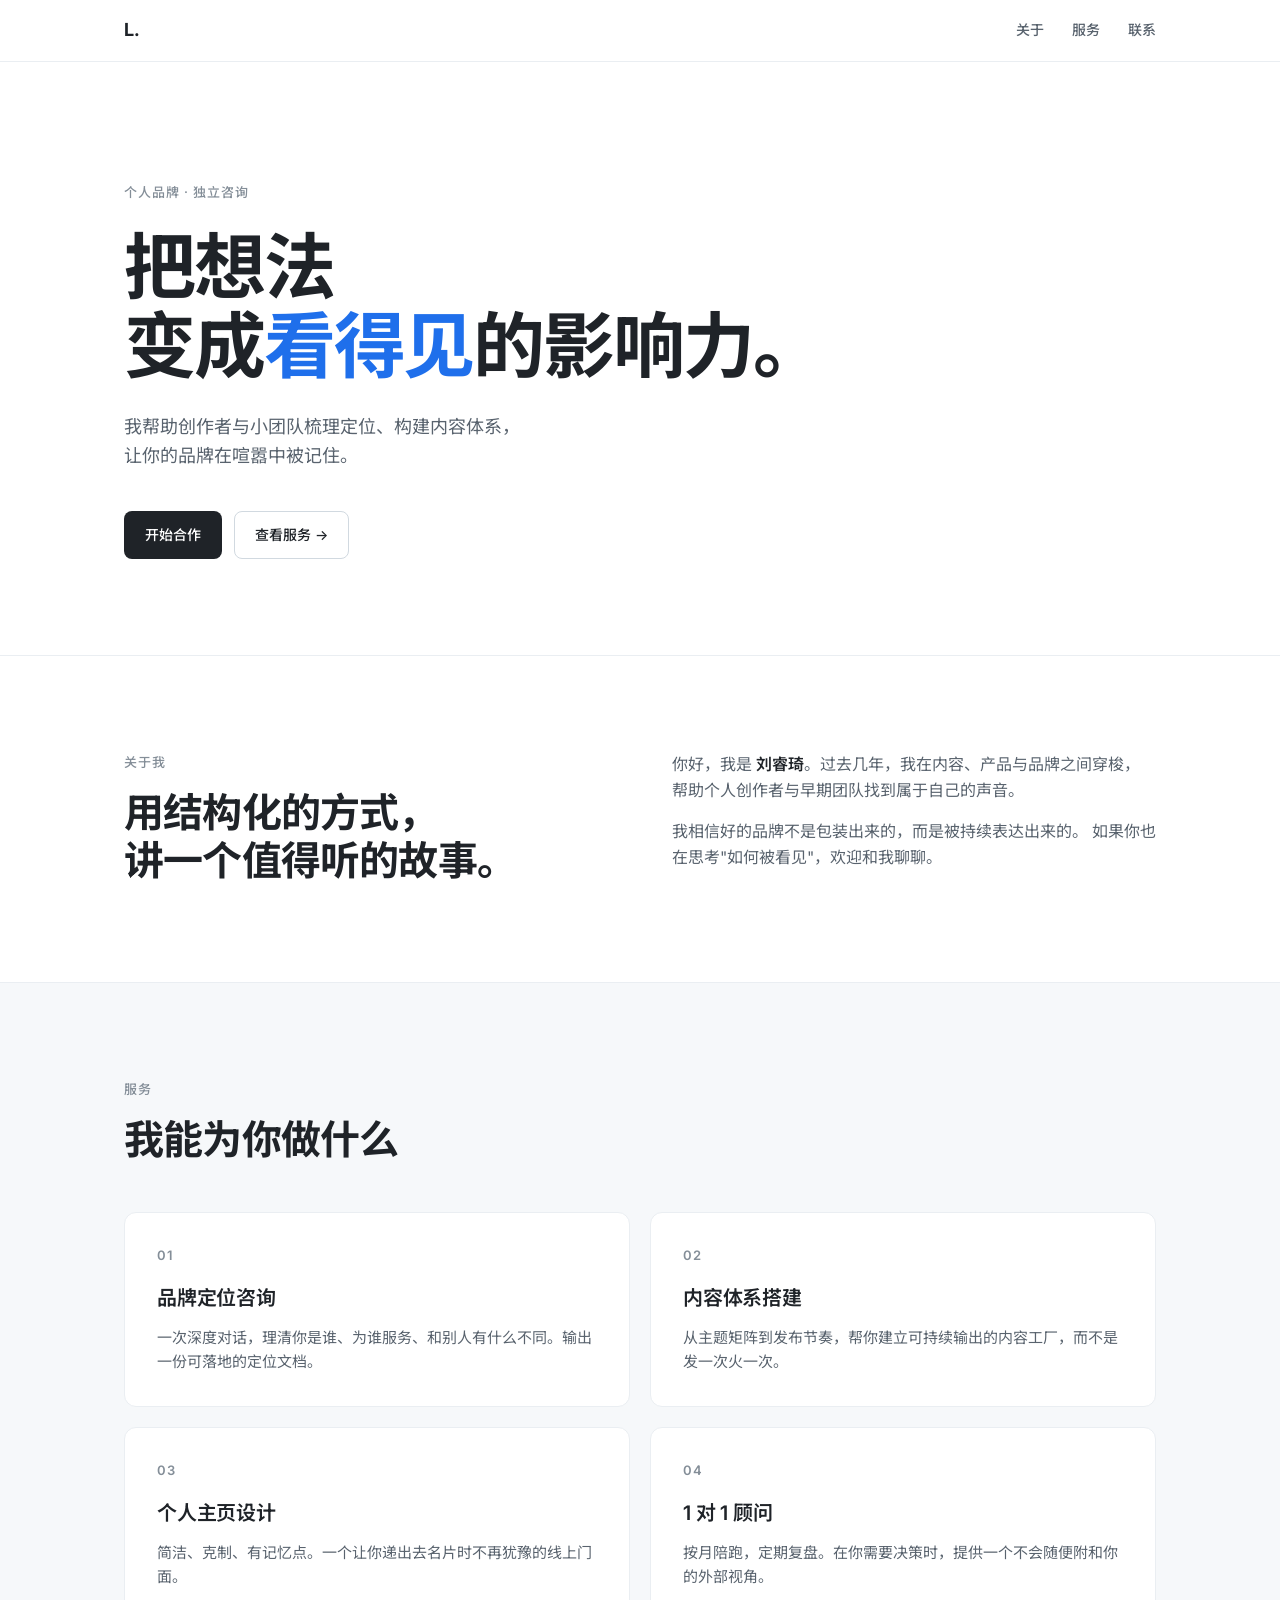
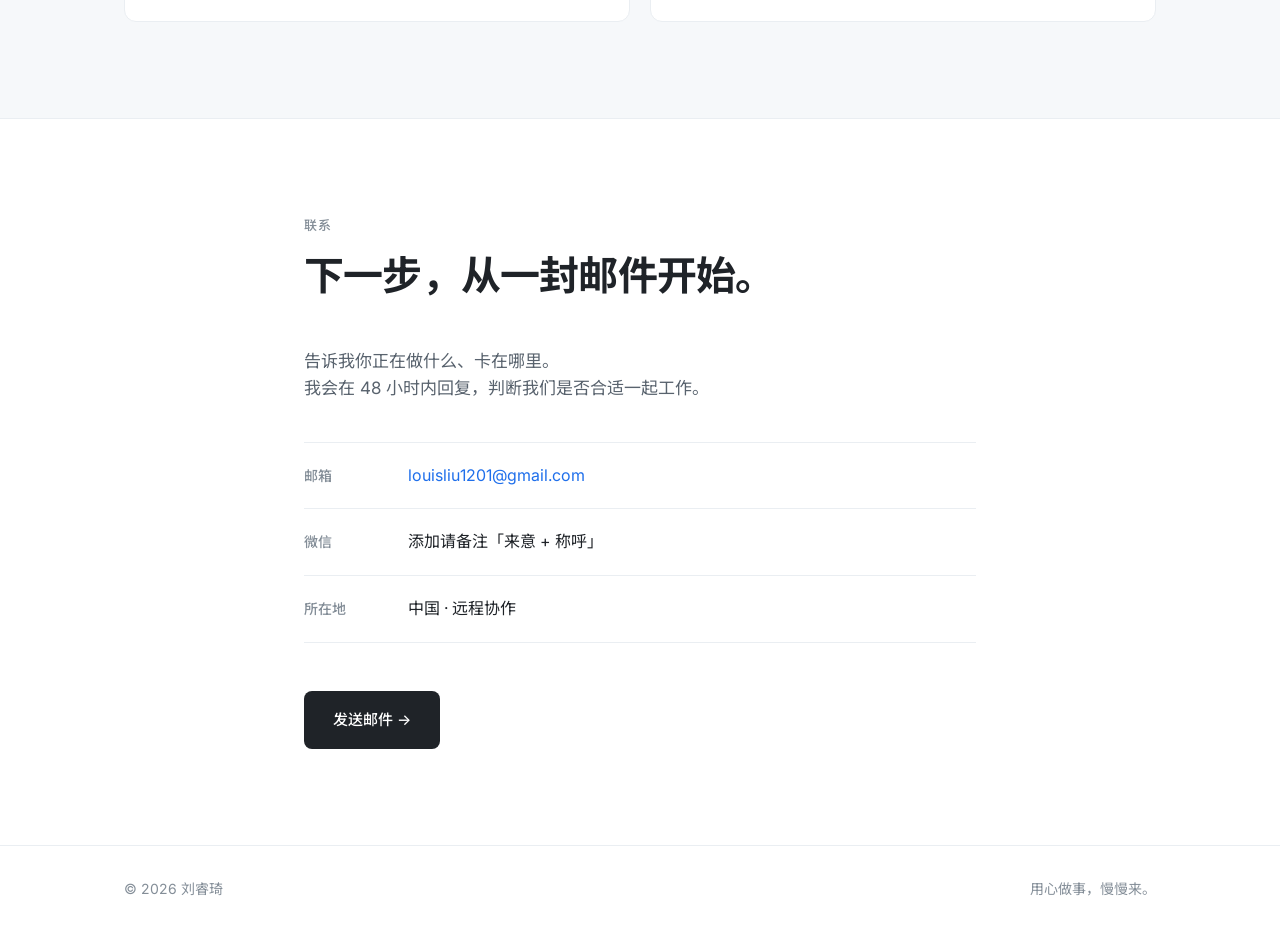
==== index.html @ 561136b2 "Initial commit: personal brand site" ====
<!DOCTYPE html>
<html lang="zh-CN">
<head>
  <meta charset="UTF-8" />
  <meta name="viewport" content="width=device-width, initial-scale=1.0" />
  <title>刘睿琦 — 个人品牌</title>
  <meta name="description" content="刘睿琦的个人品牌展示站点。" />
  <link rel="preconnect" href="https://fonts.googleapis.com" />
  <link rel="preconnect" href="https://fonts.gstatic.com" crossorigin />
  <link href="https://fonts.googleapis.com/css2?family=Inter:wght@400;500;600;700&family=Noto+Sans+SC:wght@400;500;700&display=swap" rel="stylesheet" />
  <link rel="stylesheet" href="styles.css" />
</head>
<body>
  <header class="nav">
    <div class="nav__inner">
      <a href="#top" class="nav__brand">L.</a>
      <nav class="nav__links">
        <a href="#about">关于</a>
        <a href="#services">服务</a>
        <a href="#contact">联系</a>
      </nav>
    </div>
  </header>

  <main id="top">
    <section class="hero">
      <div class="container">
        <p class="hero__eyebrow">个人品牌 · 独立咨询</p>
        <h1 class="hero__title">
          把想法<br />
          变成<span class="accent">看得见</span>的影响力。
        </h1>
        <p class="hero__sub">
          我帮助创作者与小团队梳理定位、构建内容体系，<br />
          让你的品牌在喧嚣中被记住。
        </p>
        <div class="hero__cta">
          <a class="btn btn--primary" href="#contact">开始合作</a>
          <a class="btn btn--ghost" href="#services">查看服务 →</a>
        </div>
      </div>
    </section>

    <section id="about" class="section">
      <div class="container grid-2">
        <div>
          <p class="kicker">关于我</p>
          <h2 class="section__title">用结构化的方式，<br />讲一个值得听的故事。</h2>
        </div>
        <div class="prose">
          <p>
            你好，我是 <strong>刘睿琦</strong>。过去几年，我在内容、产品与品牌之间穿梭，
            帮助个人创作者与早期团队找到属于自己的声音。
          </p>
          <p>
            我相信好的品牌不是包装出来的，而是被持续表达出来的。
            如果你也在思考"如何被看见"，欢迎和我聊聊。
          </p>
        </div>
      </div>
    </section>

    <section id="services" class="section section--alt">
      <div class="container">
        <p class="kicker">服务</p>
        <h2 class="section__title">我能为你做什么</h2>

        <div class="cards">
          <article class="card">
            <div class="card__num">01</div>
            <h3>品牌定位咨询</h3>
            <p>一次深度对话，理清你是谁、为谁服务、和别人有什么不同。输出一份可落地的定位文档。</p>
          </article>

          <article class="card">
            <div class="card__num">02</div>
            <h3>内容体系搭建</h3>
            <p>从主题矩阵到发布节奏，帮你建立可持续输出的内容工厂，而不是发一次火一次。</p>
          </article>

          <article class="card">
            <div class="card__num">03</div>
            <h3>个人主页设计</h3>
            <p>简洁、克制、有记忆点。一个让你递出去名片时不再犹豫的线上门面。</p>
          </article>

          <article class="card">
            <div class="card__num">04</div>
            <h3>1 对 1 顾问</h3>
            <p>按月陪跑，定期复盘。在你需要决策时，提供一个不会随便附和你的外部视角。</p>
          </article>
        </div>
      </div>
    </section>

    <section id="contact" class="section">
      <div class="container contact">
        <p class="kicker">联系</p>
        <h2 class="section__title">下一步，从一封邮件开始。</h2>
        <p class="contact__lead">
          告诉我你正在做什么、卡在哪里。<br />
          我会在 48 小时内回复，判断我们是否合适一起工作。
        </p>

        <ul class="contact__list">
          <li>
            <span class="contact__label">邮箱</span>
            <a href="mailto:louisliu1201@gmail.com">louisliu1201@gmail.com</a>
          </li>
          <li>
            <span class="contact__label">微信</span>
            <span class="contact__value">添加请备注「来意 + 称呼」</span>
          </li>
          <li>
            <span class="contact__label">所在地</span>
            <span class="contact__value">中国 · 远程协作</span>
          </li>
        </ul>

        <a class="btn btn--primary btn--lg" href="mailto:louisliu1201@gmail.com">
          发送邮件 →
        </a>
      </div>
    </section>
  </main>

  <footer class="footer">
    <div class="container footer__inner">
      <span>© <span id="year"></span> 刘睿琦</span>
      <span class="footer__meta">用心做事，慢慢来。</span>
    </div>
  </footer>

  <script>
    document.getElementById('year').textContent = new Date().getFullYear();
  </script>
</body>
</html>
---- styles.css ----
:root {
  --bg: #ffffff;
  --bg-alt: #f6f8fa;
  --fg: #1f2328;
  --fg-soft: #59636e;
  --fg-mute: #848e98;
  --line: #d1d9e0;
  --line-soft: #eaeef2;
  --accent: #1f6feb;
  --radius: 12px;
  --maxw: 1080px;
  --font-sans: "Inter", "Noto Sans SC", -apple-system, BlinkMacSystemFont,
    "Segoe UI", "PingFang SC", "Hiragino Sans GB", "Microsoft YaHei", sans-serif;
}

* { box-sizing: border-box; }

html, body {
  margin: 0;
  padding: 0;
  background: var(--bg);
  color: var(--fg);
  font-family: var(--font-sans);
  font-size: 16px;
  line-height: 1.6;
  -webkit-font-smoothing: antialiased;
  -moz-osx-font-smoothing: grayscale;
}

a {
  color: var(--accent);
  text-decoration: none;
  transition: opacity 0.15s ease;
}
a:hover { opacity: 0.7; }

.container {
  max-width: var(--maxw);
  margin: 0 auto;
  padding: 0 24px;
}

/* ---------- Nav ---------- */
.nav {
  position: sticky;
  top: 0;
  z-index: 10;
  background: rgba(255, 255, 255, 0.85);
  backdrop-filter: saturate(180%) blur(12px);
  -webkit-backdrop-filter: saturate(180%) blur(12px);
  border-bottom: 1px solid var(--line-soft);
}
.nav__inner {
  max-width: var(--maxw);
  margin: 0 auto;
  padding: 16px 24px;
  display: flex;
  align-items: center;
  justify-content: space-between;
}
.nav__brand {
  color: var(--fg);
  font-weight: 700;
  font-size: 18px;
  letter-spacing: -0.02em;
}
.nav__links {
  display: flex;
  gap: 28px;
}
.nav__links a {
  color: var(--fg-soft);
  font-size: 14px;
  font-weight: 500;
}
.nav__links a:hover { color: var(--fg); opacity: 1; }

/* ---------- Hero ---------- */
.hero {
  padding: 120px 0 96px;
  border-bottom: 1px solid var(--line-soft);
}
.hero__eyebrow {
  color: var(--fg-mute);
  font-size: 13px;
  font-weight: 500;
  letter-spacing: 0.08em;
  text-transform: uppercase;
  margin: 0 0 24px;
}
.hero__title {
  font-size: clamp(40px, 6vw, 72px);
  line-height: 1.1;
  letter-spacing: -0.03em;
  font-weight: 700;
  margin: 0 0 28px;
  color: var(--fg);
}
.accent { color: var(--accent); }
.hero__sub {
  font-size: 18px;
  color: var(--fg-soft);
  max-width: 620px;
  margin: 0 0 40px;
}
.hero__cta {
  display: flex;
  gap: 12px;
  flex-wrap: wrap;
}

/* ---------- Buttons ---------- */
.btn {
  display: inline-flex;
  align-items: center;
  justify-content: center;
  padding: 12px 20px;
  border-radius: 8px;
  font-size: 14px;
  font-weight: 500;
  border: 1px solid transparent;
  transition: all 0.15s ease;
  cursor: pointer;
  white-space: nowrap;
}
.btn--primary {
  background: var(--fg);
  color: #fff;
}
.btn--primary:hover {
  background: #000;
  opacity: 1;
  transform: translateY(-1px);
}
.btn--ghost {
  background: transparent;
  color: var(--fg);
  border-color: var(--line);
}
.btn--ghost:hover {
  background: var(--bg-alt);
  opacity: 1;
}
.btn--lg {
  padding: 16px 28px;
  font-size: 15px;
}

/* ---------- Sections ---------- */
.section {
  padding: 96px 0;
  border-bottom: 1px solid var(--line-soft);
}
.section--alt {
  background: var(--bg-alt);
}
.kicker {
  color: var(--fg-mute);
  font-size: 13px;
  font-weight: 500;
  letter-spacing: 0.08em;
  text-transform: uppercase;
  margin: 0 0 16px;
}
.section__title {
  font-size: clamp(28px, 3.5vw, 40px);
  line-height: 1.2;
  letter-spacing: -0.02em;
  font-weight: 700;
  margin: 0 0 48px;
  color: var(--fg);
}

.grid-2 {
  display: grid;
  grid-template-columns: 1fr 1fr;
  gap: 64px;
  align-items: start;
}
.grid-2 .section__title { margin-bottom: 0; }
.prose p {
  color: var(--fg-soft);
  margin: 0 0 16px;
  font-size: 16px;
}
.prose strong { color: var(--fg); font-weight: 600; }

/* ---------- Cards ---------- */
.cards {
  display: grid;
  grid-template-columns: repeat(2, 1fr);
  gap: 20px;
}
.card {
  background: #fff;
  border: 1px solid var(--line-soft);
  border-radius: var(--radius);
  padding: 32px;
  transition: all 0.2s ease;
}
.card:hover {
  border-color: var(--line);
  transform: translateY(-2px);
  box-shadow: 0 8px 24px rgba(31, 35, 40, 0.04);
}
.card__num {
  font-size: 13px;
  font-weight: 600;
  color: var(--fg-mute);
  letter-spacing: 0.08em;
  margin-bottom: 16px;
}
.card h3 {
  font-size: 20px;
  font-weight: 600;
  margin: 0 0 12px;
  letter-spacing: -0.01em;
}
.card p {
  color: var(--fg-soft);
  margin: 0;
  font-size: 15px;
}

/* ---------- Contact ---------- */
.contact {
  max-width: 720px;
}
.contact__lead {
  color: var(--fg-soft);
  font-size: 17px;
  margin: 0 0 40px;
}
.contact__list {
  list-style: none;
  padding: 0;
  margin: 0 0 48px;
  border-top: 1px solid var(--line-soft);
}
.contact__list li {
  display: flex;
  align-items: baseline;
  gap: 24px;
  padding: 20px 0;
  border-bottom: 1px solid var(--line-soft);
}
.contact__label {
  width: 80px;
  color: var(--fg-mute);
  font-size: 14px;
  font-weight: 500;
  flex-shrink: 0;
}
.contact__value {
  color: var(--fg);
}

/* ---------- Footer ---------- */
.footer {
  padding: 32px 0;
  background: var(--bg);
}
.footer__inner {
  display: flex;
  justify-content: space-between;
  align-items: center;
  color: var(--fg-mute);
  font-size: 14px;
}

/* ---------- Responsive ---------- */
@media (max-width: 720px) {
  .hero { padding: 72px 0 64px; }
  .section { padding: 64px 0; }
  .grid-2 {
    grid-template-columns: 1fr;
    gap: 32px;
  }
  .cards {
    grid-template-columns: 1fr;
  }
  .nav__links { gap: 20px; }
  .contact__list li {
    flex-direction: column;
    gap: 4px;
  }
  .contact__label { width: auto; }
  .footer__inner {
    flex-direction: column;
    gap: 8px;
  }
}
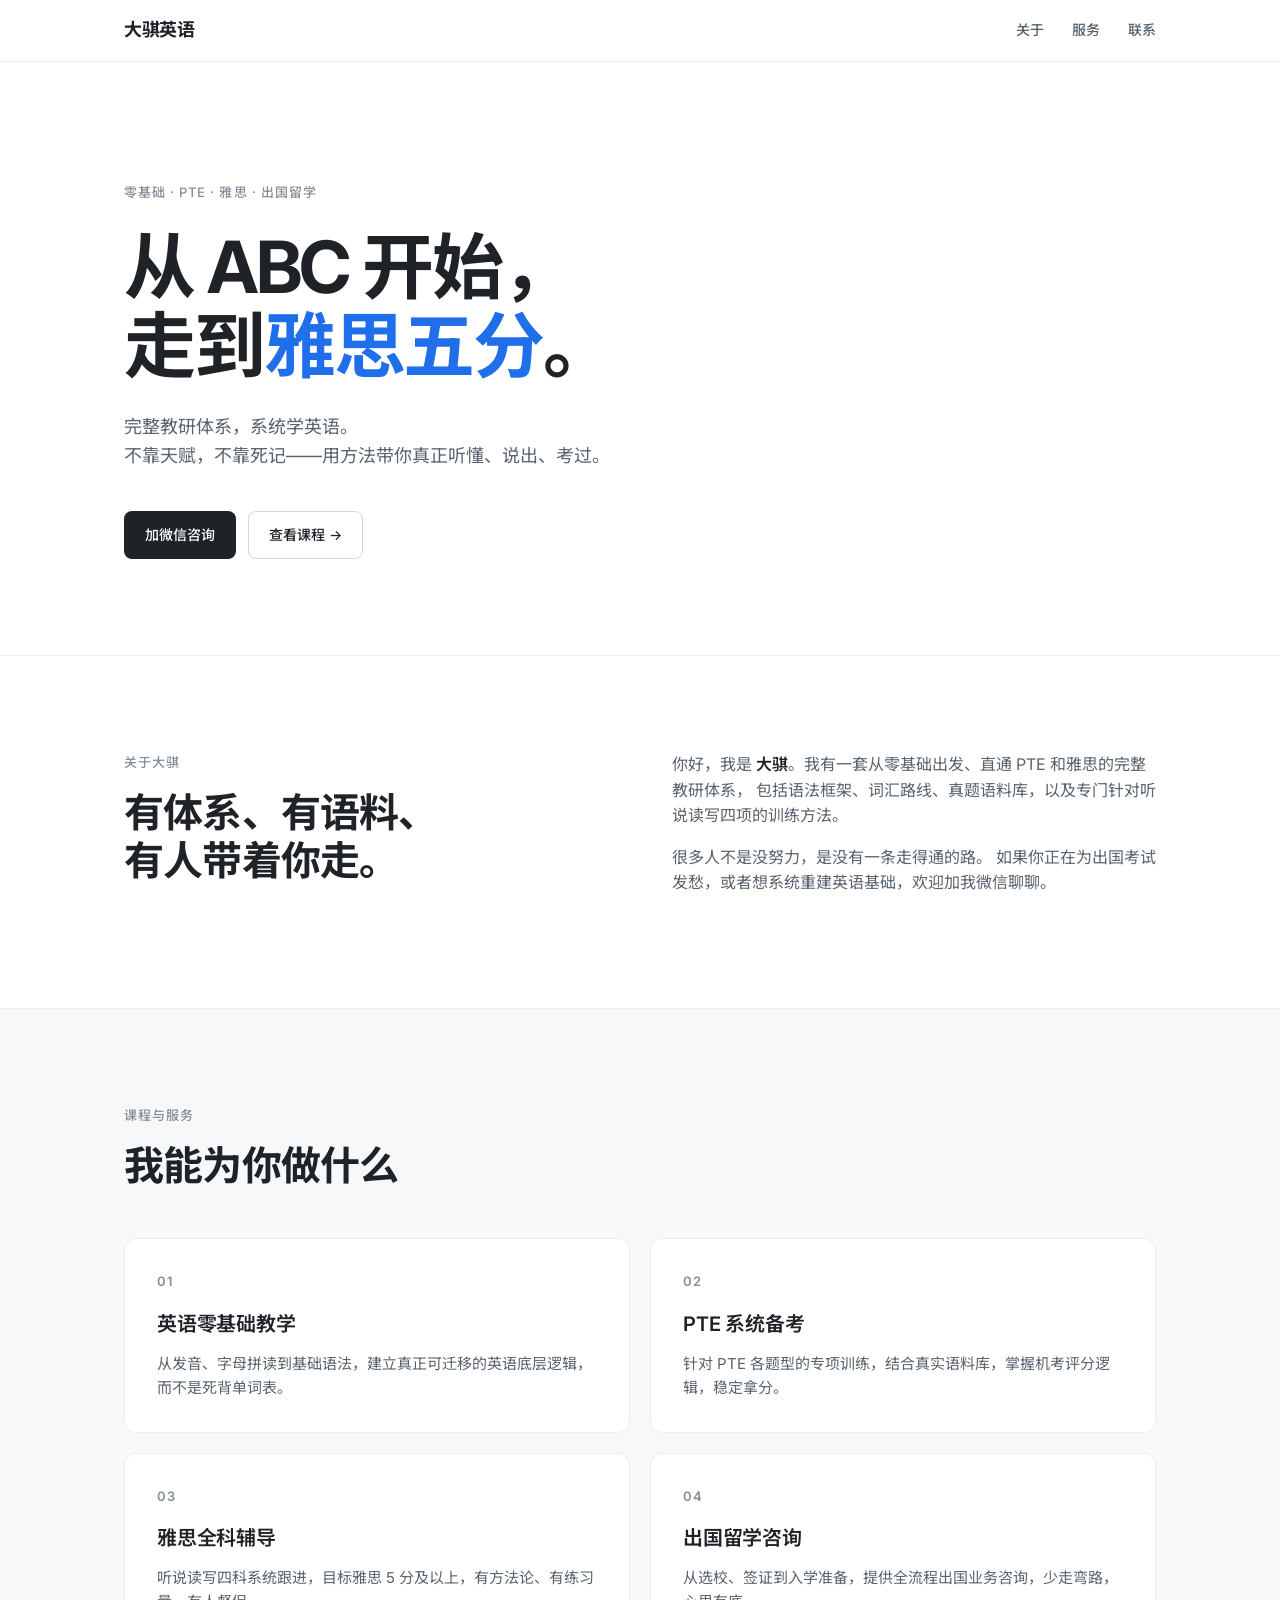
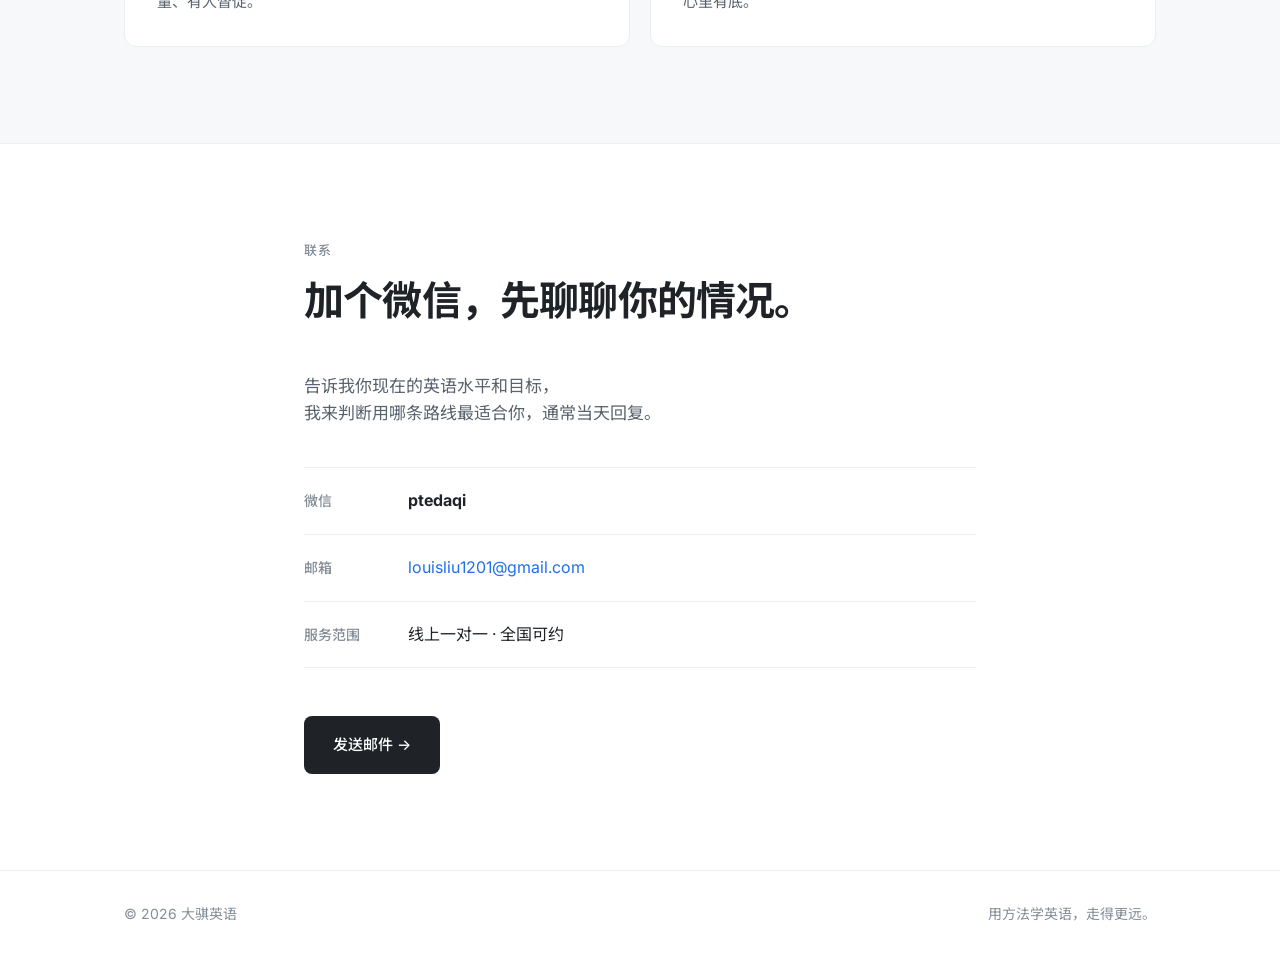
==== commit 197c8ef2: "Rebrand to 大骐英语: English education & PTE/IELTS coaching" ====
--- a/index.html
+++ b/index.html
@@ -3,8 +3,8 @@
 <head>
   <meta charset="UTF-8" />
   <meta name="viewport" content="width=device-width, initial-scale=1.0" />
-  <title>刘睿琦 — 个人品牌</title>
-  <meta name="description" content="刘睿琦的个人品牌展示站点。" />
+  <title>大骐英语 — 零基础到雅思/PTE</title>
+  <meta name="description" content="大骐英语：零基础系统学英语，PTE 教学、雅思备考、出国留学全程陪跑。" />
   <link rel="preconnect" href="https://fonts.googleapis.com" />
   <link rel="preconnect" href="https://fonts.gstatic.com" crossorigin />
   <link href="https://fonts.googleapis.com/css2?family=Inter:wght@400;500;600;700&family=Noto+Sans+SC:wght@400;500;700&display=swap" rel="stylesheet" />
@@ -13,7 +13,7 @@
 <body>
   <header class="nav">
     <div class="nav__inner">
-      <a href="#top" class="nav__brand">L.</a>
+      <a href="#top" class="nav__brand">大骐英语</a>
       <nav class="nav__links">
         <a href="#about">关于</a>
         <a href="#services">服务</a>
@@ -25,18 +25,18 @@
   <main id="top">
     <section class="hero">
       <div class="container">
-        <p class="hero__eyebrow">个人品牌 · 独立咨询</p>
+        <p class="hero__eyebrow">零基础 · PTE · 雅思 · 出国留学</p>
         <h1 class="hero__title">
-          把想法<br />
-          变成<span class="accent">看得见</span>的影响力。
+          从 ABC 开始，<br />
+          走到<span class="accent">雅思五分</span>。
         </h1>
         <p class="hero__sub">
-          我帮助创作者与小团队梳理定位、构建内容体系，<br />
-          让你的品牌在喧嚣中被记住。
+          完整教研体系，系统学英语。<br />
+          不靠天赋，不靠死记——用方法带你真正听懂、说出、考过。
         </p>
         <div class="hero__cta">
-          <a class="btn btn--primary" href="#contact">开始合作</a>
-          <a class="btn btn--ghost" href="#services">查看服务 →</a>
+          <a class="btn btn--primary" href="#contact">加微信咨询</a>
+          <a class="btn btn--ghost" href="#services">查看课程 →</a>
         </div>
       </div>
     </section>
@@ -44,17 +44,17 @@
     <section id="about" class="section">
       <div class="container grid-2">
         <div>
-          <p class="kicker">关于我</p>
-          <h2 class="section__title">用结构化的方式，<br />讲一个值得听的故事。</h2>
+          <p class="kicker">关于大骐</p>
+          <h2 class="section__title">有体系、有语料、<br />有人带着你走。</h2>
         </div>
         <div class="prose">
           <p>
-            你好，我是 <strong>刘睿琦</strong>。过去几年，我在内容、产品与品牌之间穿梭，
-            帮助个人创作者与早期团队找到属于自己的声音。
+            你好，我是 <strong>大骐</strong>。我有一套从零基础出发、直通 PTE 和雅思的完整教研体系，
+            包括语法框架、词汇路线、真题语料库，以及专门针对听说读写四项的训练方法。
           </p>
           <p>
-            我相信好的品牌不是包装出来的，而是被持续表达出来的。
-            如果你也在思考"如何被看见"，欢迎和我聊聊。
+            很多人不是没努力，是没有一条走得通的路。
+            如果你正在为出国考试发愁，或者想系统重建英语基础，欢迎加我微信聊聊。
           </p>
         </div>
       </div>
@@ -62,32 +62,32 @@
 
     <section id="services" class="section section--alt">
       <div class="container">
-        <p class="kicker">服务</p>
+        <p class="kicker">课程与服务</p>
         <h2 class="section__title">我能为你做什么</h2>
 
         <div class="cards">
           <article class="card">
             <div class="card__num">01</div>
-            <h3>品牌定位咨询</h3>
-            <p>一次深度对话，理清你是谁、为谁服务、和别人有什么不同。输出一份可落地的定位文档。</p>
+            <h3>英语零基础教学</h3>
+            <p>从发音、字母拼读到基础语法，建立真正可迁移的英语底层逻辑，而不是死背单词表。</p>
           </article>
 
           <article class="card">
             <div class="card__num">02</div>
-            <h3>内容体系搭建</h3>
-            <p>从主题矩阵到发布节奏，帮你建立可持续输出的内容工厂，而不是发一次火一次。</p>
+            <h3>PTE 系统备考</h3>
+            <p>针对 PTE 各题型的专项训练，结合真实语料库，掌握机考评分逻辑，稳定拿分。</p>
           </article>
 
           <article class="card">
             <div class="card__num">03</div>
-            <h3>个人主页设计</h3>
-            <p>简洁、克制、有记忆点。一个让你递出去名片时不再犹豫的线上门面。</p>
+            <h3>雅思全科辅导</h3>
+            <p>听说读写四科系统跟进，目标雅思 5 分及以上，有方法论、有练习量、有人督促。</p>
           </article>
 
           <article class="card">
             <div class="card__num">04</div>
-            <h3>1 对 1 顾问</h3>
-            <p>按月陪跑，定期复盘。在你需要决策时，提供一个不会随便附和你的外部视角。</p>
+            <h3>出国留学咨询</h3>
+            <p>从选校、签证到入学准备，提供全流程出国业务咨询，少走弯路，心里有底。</p>
           </article>
         </div>
       </div>
@@ -96,24 +96,24 @@
     <section id="contact" class="section">
       <div class="container contact">
         <p class="kicker">联系</p>
-        <h2 class="section__title">下一步，从一封邮件开始。</h2>
+        <h2 class="section__title">加个微信，先聊聊你的情况。</h2>
         <p class="contact__lead">
-          告诉我你正在做什么、卡在哪里。<br />
-          我会在 48 小时内回复，判断我们是否合适一起工作。
+          告诉我你现在的英语水平和目标，<br />
+          我来判断用哪条路线最适合你，通常当天回复。
         </p>
 
         <ul class="contact__list">
+          <li>
+            <span class="contact__label">微信</span>
+            <strong class="contact__value">ptedaqi</strong>
+          </li>
           <li>
             <span class="contact__label">邮箱</span>
             <a href="mailto:louisliu1201@gmail.com">louisliu1201@gmail.com</a>
           </li>
           <li>
-            <span class="contact__label">微信</span>
-            <span class="contact__value">添加请备注「来意 + 称呼」</span>
-          </li>
-          <li>
-            <span class="contact__label">所在地</span>
-            <span class="contact__value">中国 · 远程协作</span>
+            <span class="contact__label">服务范围</span>
+            <span class="contact__value">线上一对一 · 全国可约</span>
           </li>
         </ul>
 
@@ -126,8 +126,8 @@
 
   <footer class="footer">
     <div class="container footer__inner">
-      <span>© <span id="year"></span> 刘睿琦</span>
-      <span class="footer__meta">用心做事，慢慢来。</span>
+      <span>© <span id="year"></span> 大骐英语</span>
+      <span class="footer__meta">用方法学英语，走得更远。</span>
     </div>
   </footer>
 
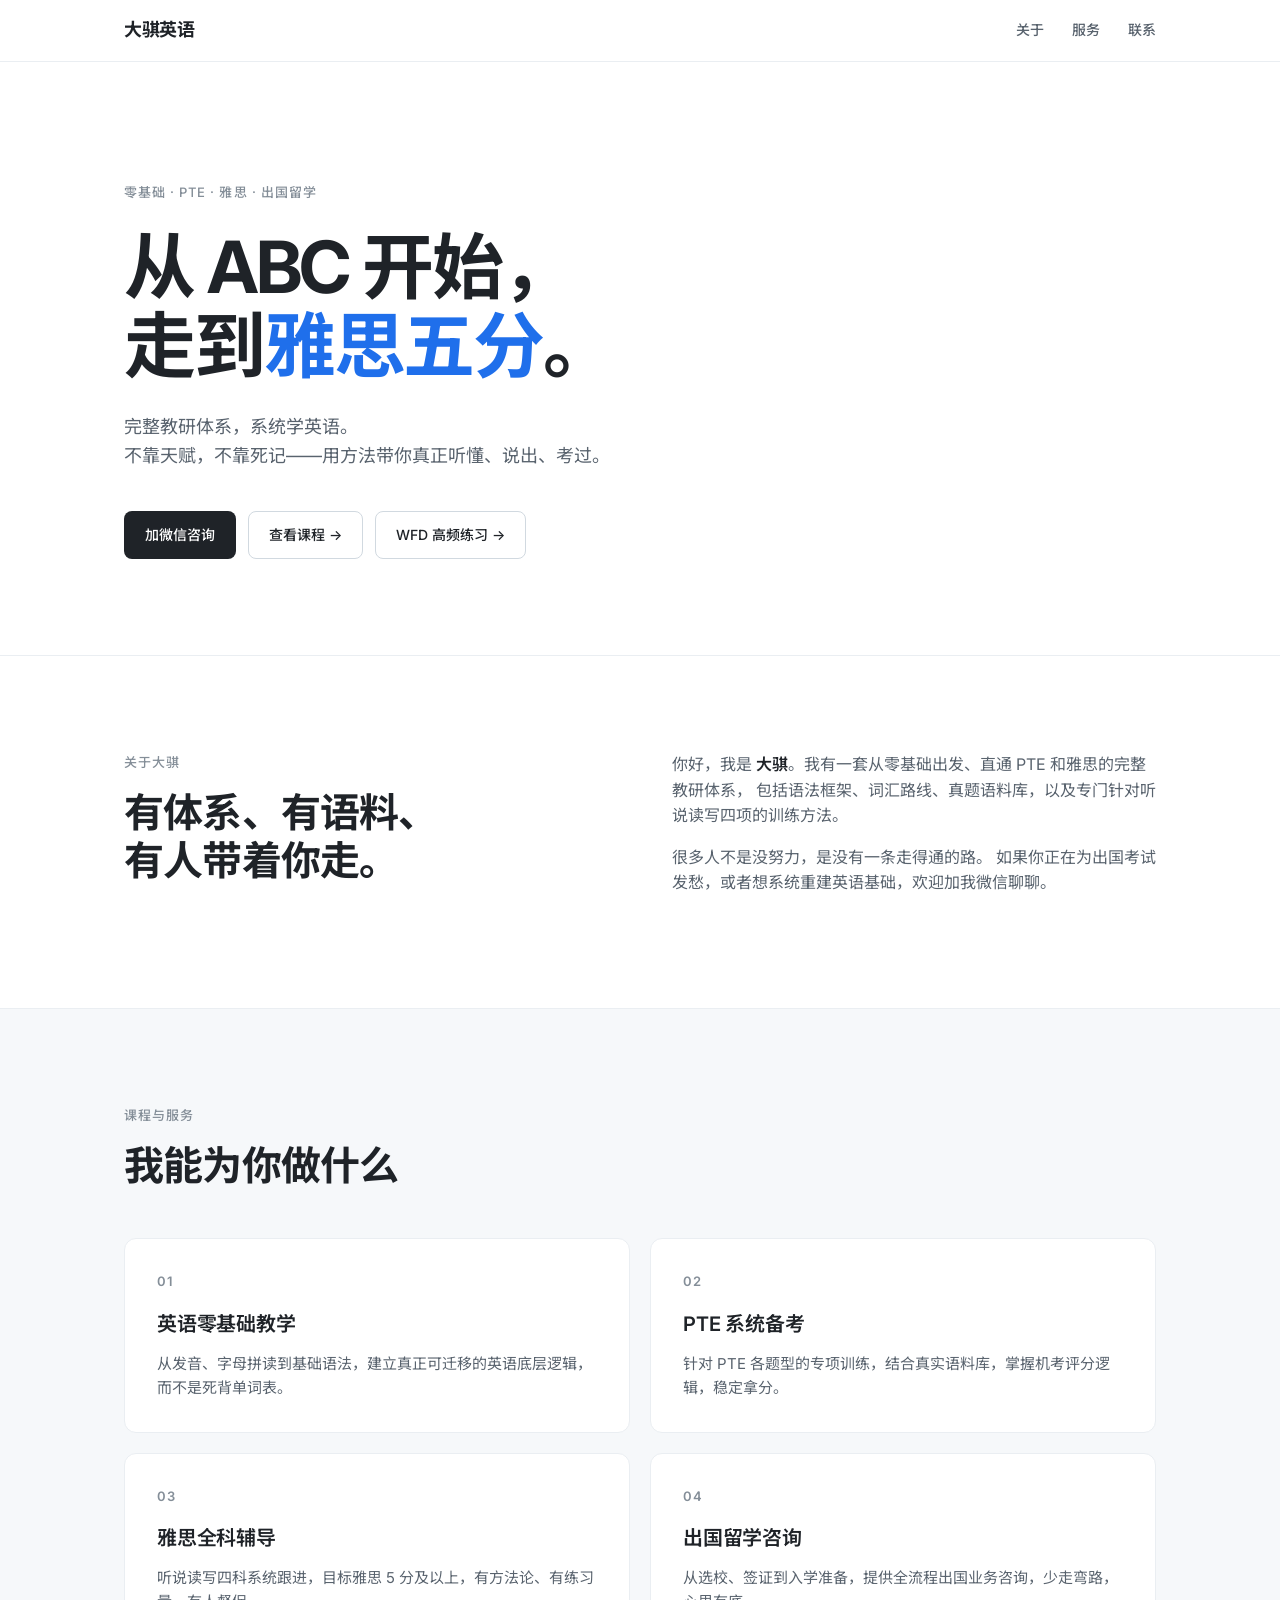
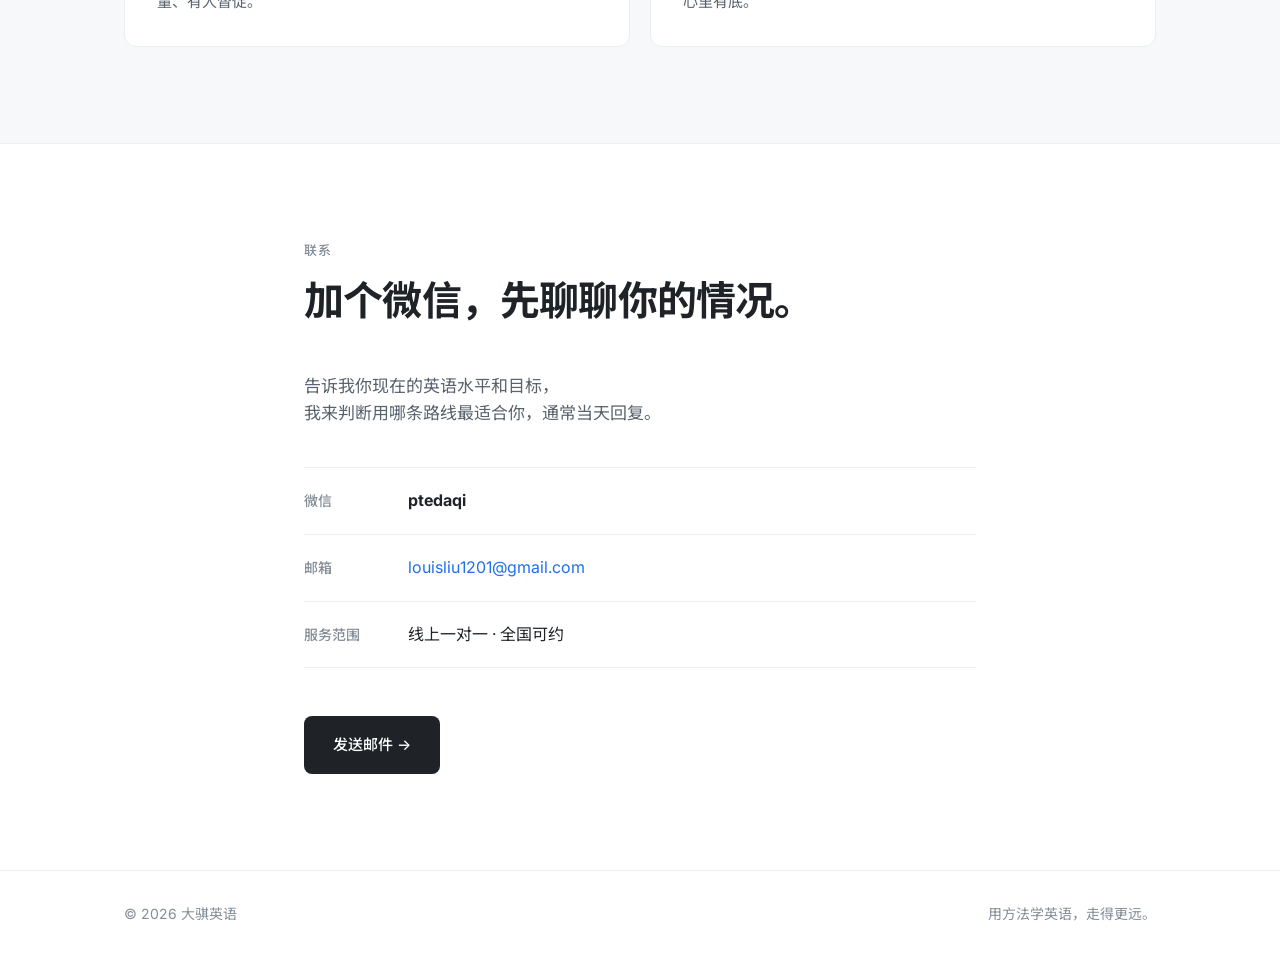
==== commit a159a04d: "Add WFD practice: 178 sentences + 177 audio files + interactive quiz page" ====
--- a/index.html
+++ b/index.html
@@ -37,6 +37,7 @@
         <div class="hero__cta">
           <a class="btn btn--primary" href="#contact">加微信咨询</a>
           <a class="btn btn--ghost" href="#services">查看课程 →</a>
+          <a class="btn btn--ghost" href="wfd.html">WFD 高频练习 →</a>
         </div>
       </div>
     </section>
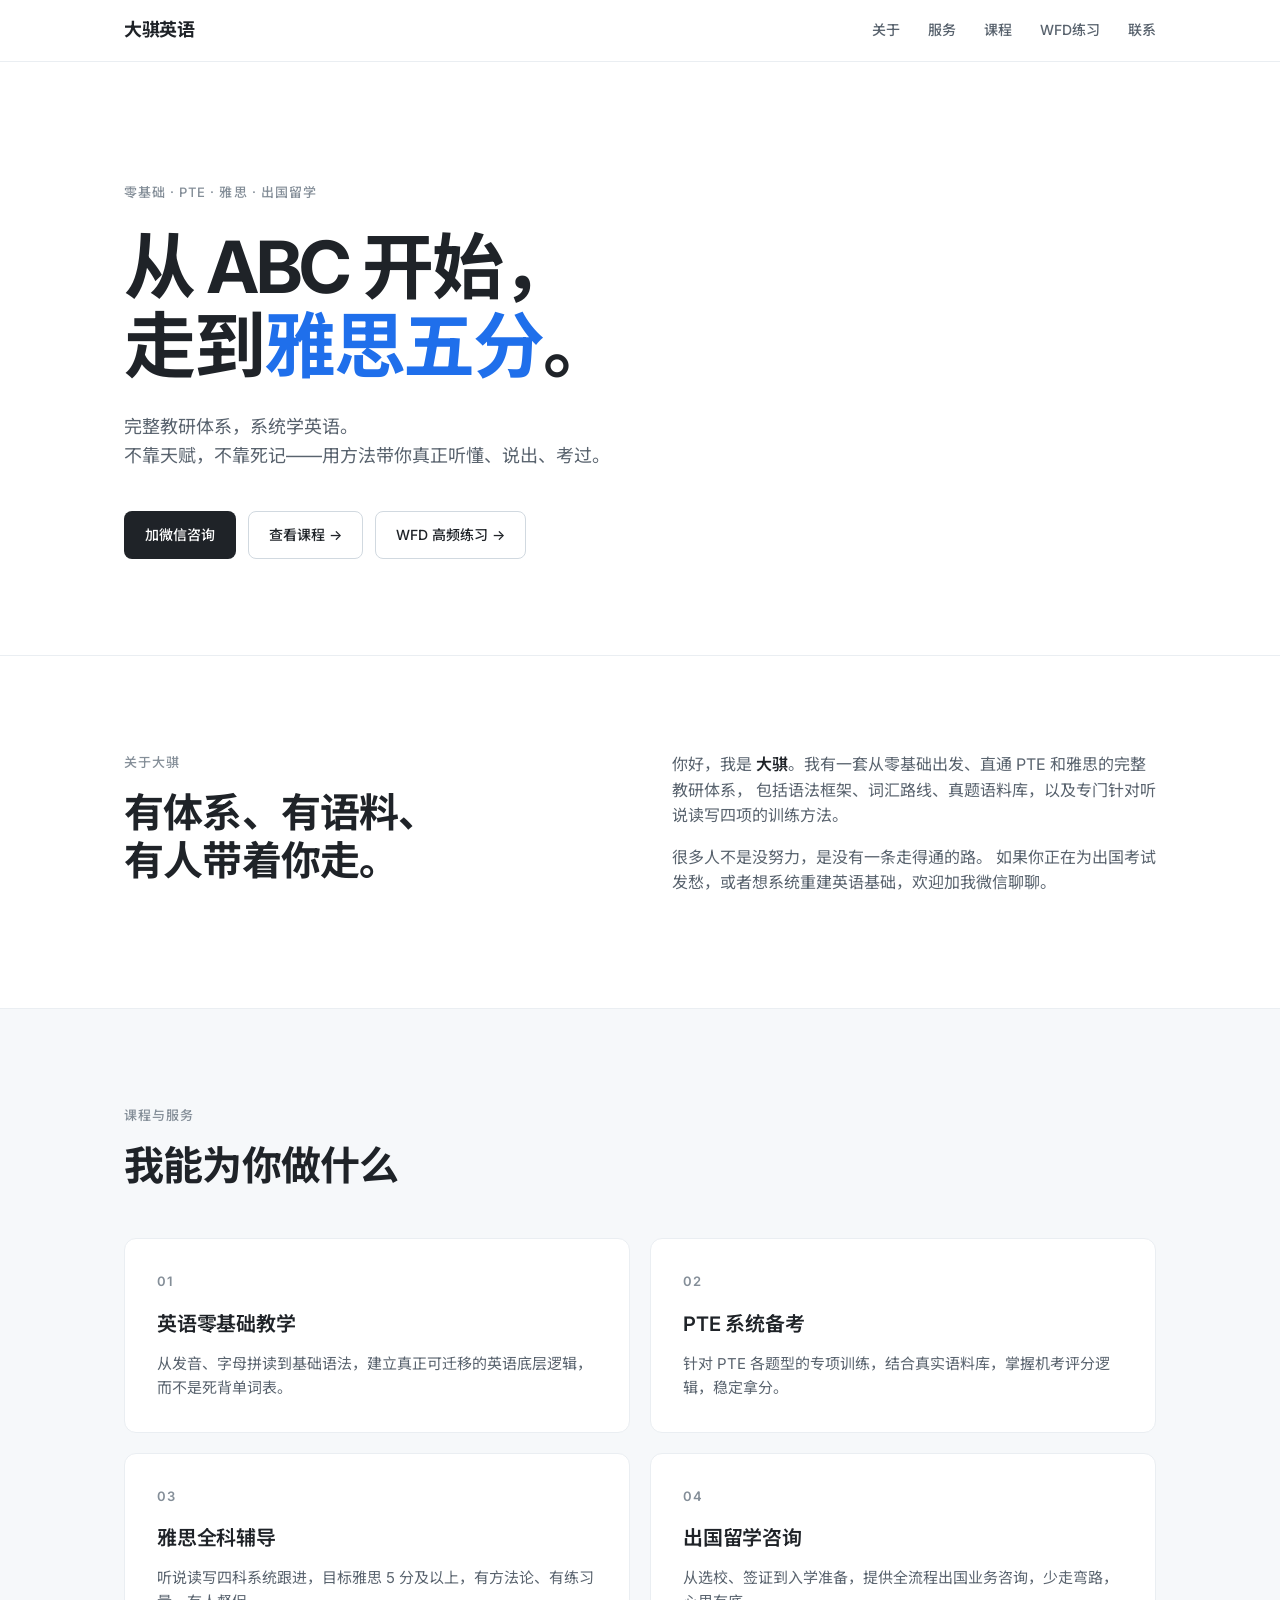
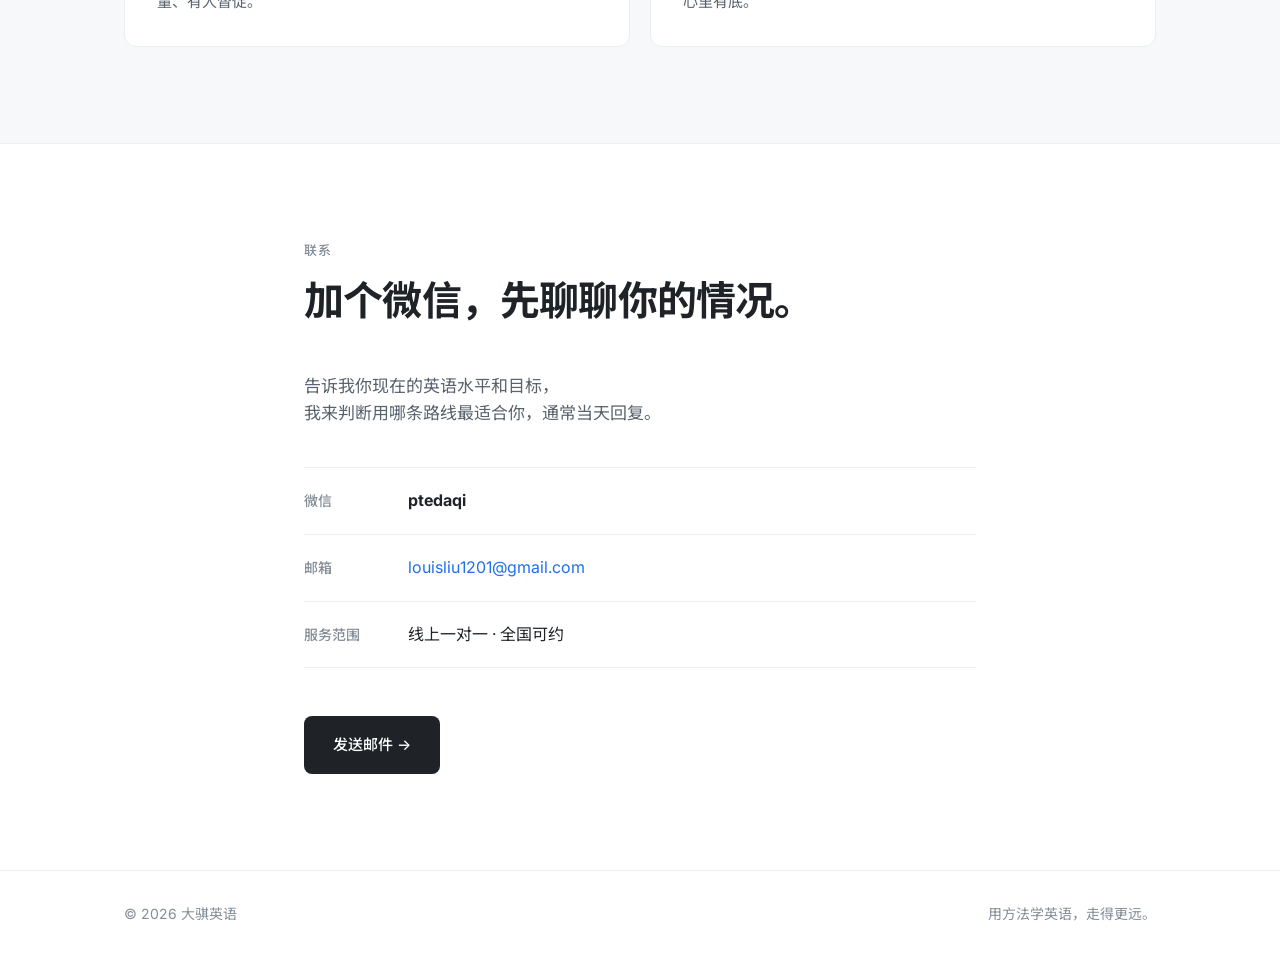
==== commit cc3d80d5: "Add courses page, real-time WFD feedback, topic filters, update guide" ====
--- a/index.html
+++ b/index.html
@@ -17,6 +17,8 @@
       <nav class="nav__links">
         <a href="#about">关于</a>
         <a href="#services">服务</a>
+        <a href="courses.html">课程</a>
+        <a href="wfd.html">WFD练习</a>
         <a href="#contact">联系</a>
       </nav>
     </div>
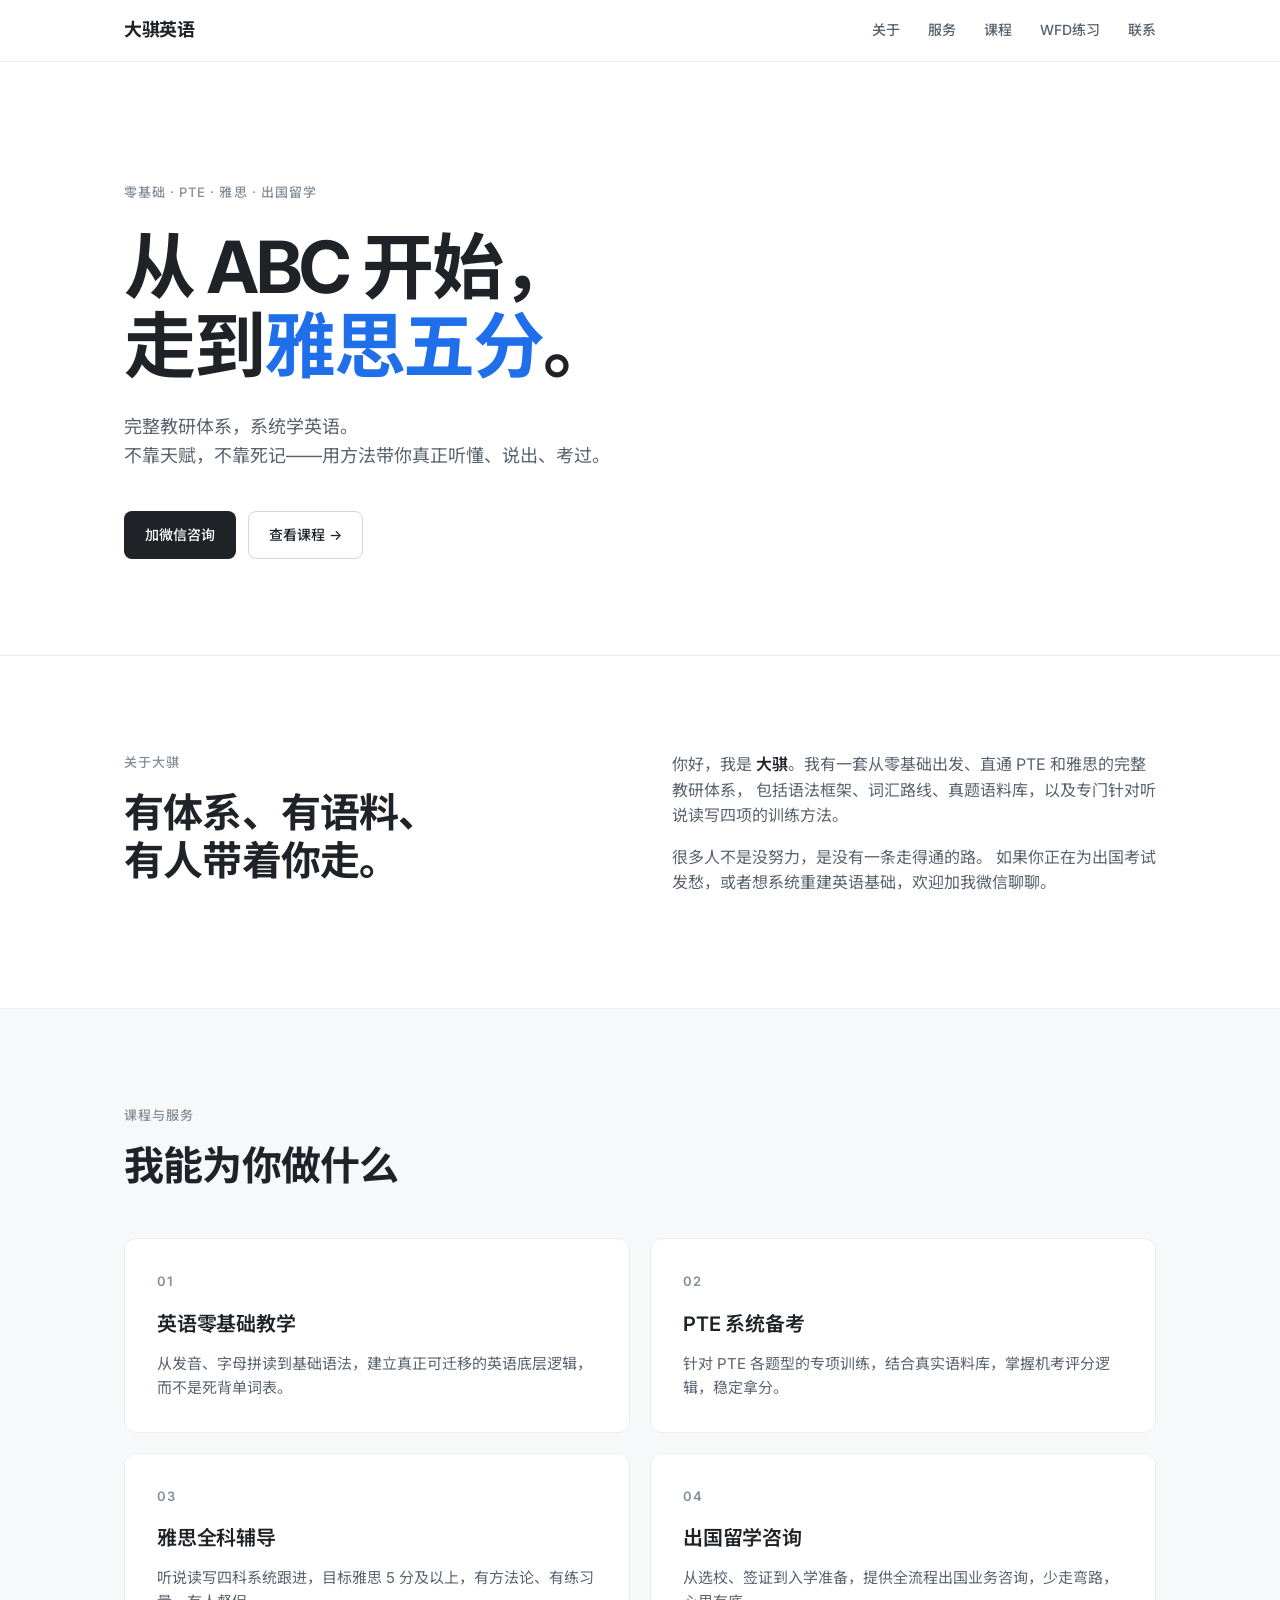
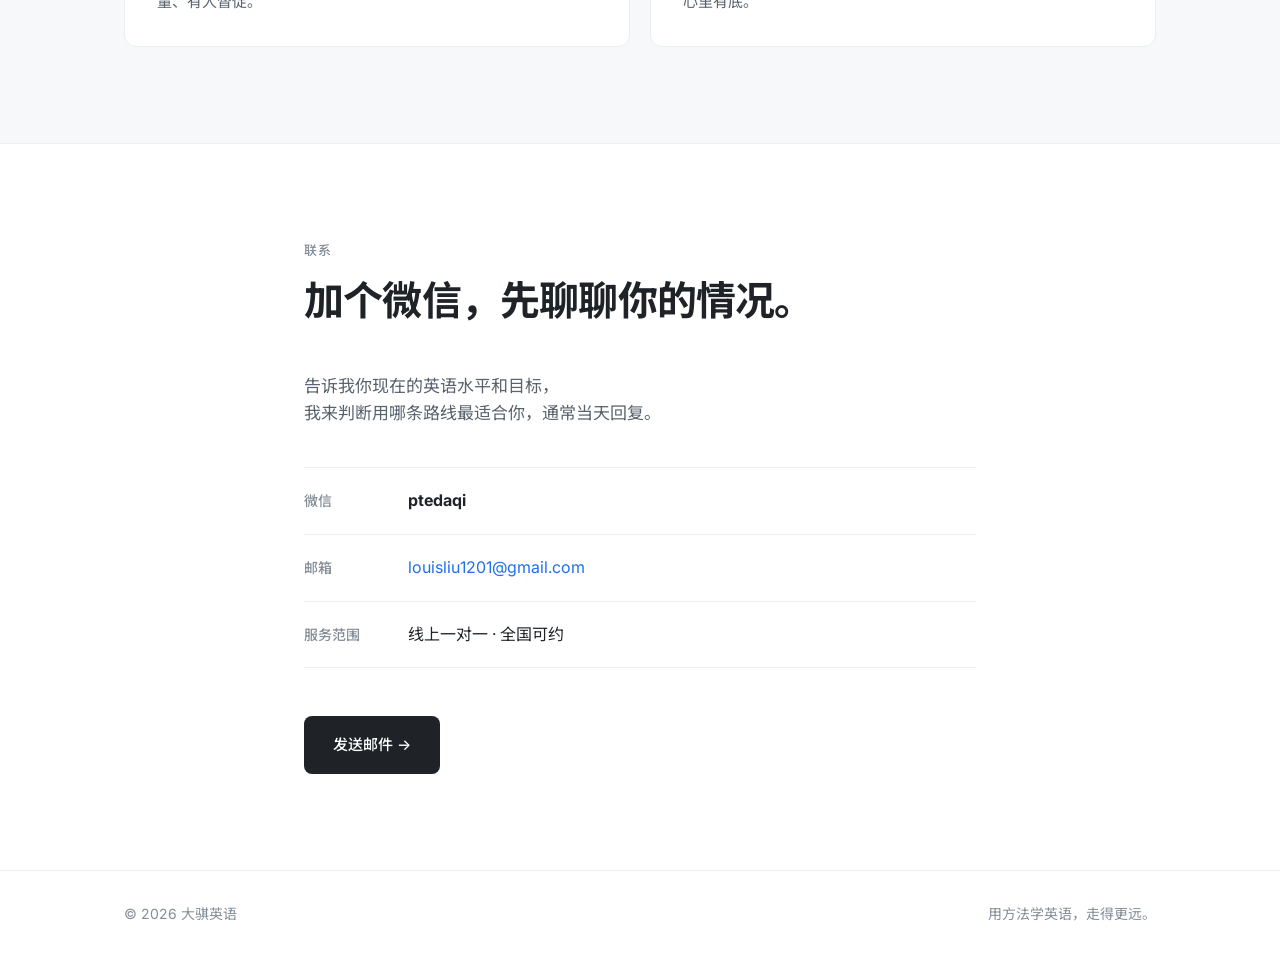
==== commit a2cdebee: "Fix: PTE courses first, remove WFD from homepage hero, fix tab order" ====
--- a/index.html
+++ b/index.html
@@ -38,8 +38,7 @@
         </p>
         <div class="hero__cta">
           <a class="btn btn--primary" href="#contact">加微信咨询</a>
-          <a class="btn btn--ghost" href="#services">查看课程 →</a>
-          <a class="btn btn--ghost" href="wfd.html">WFD 高频练习 →</a>
+          <a class="btn btn--ghost" href="courses.html">查看课程 →</a>
         </div>
       </div>
     </section>
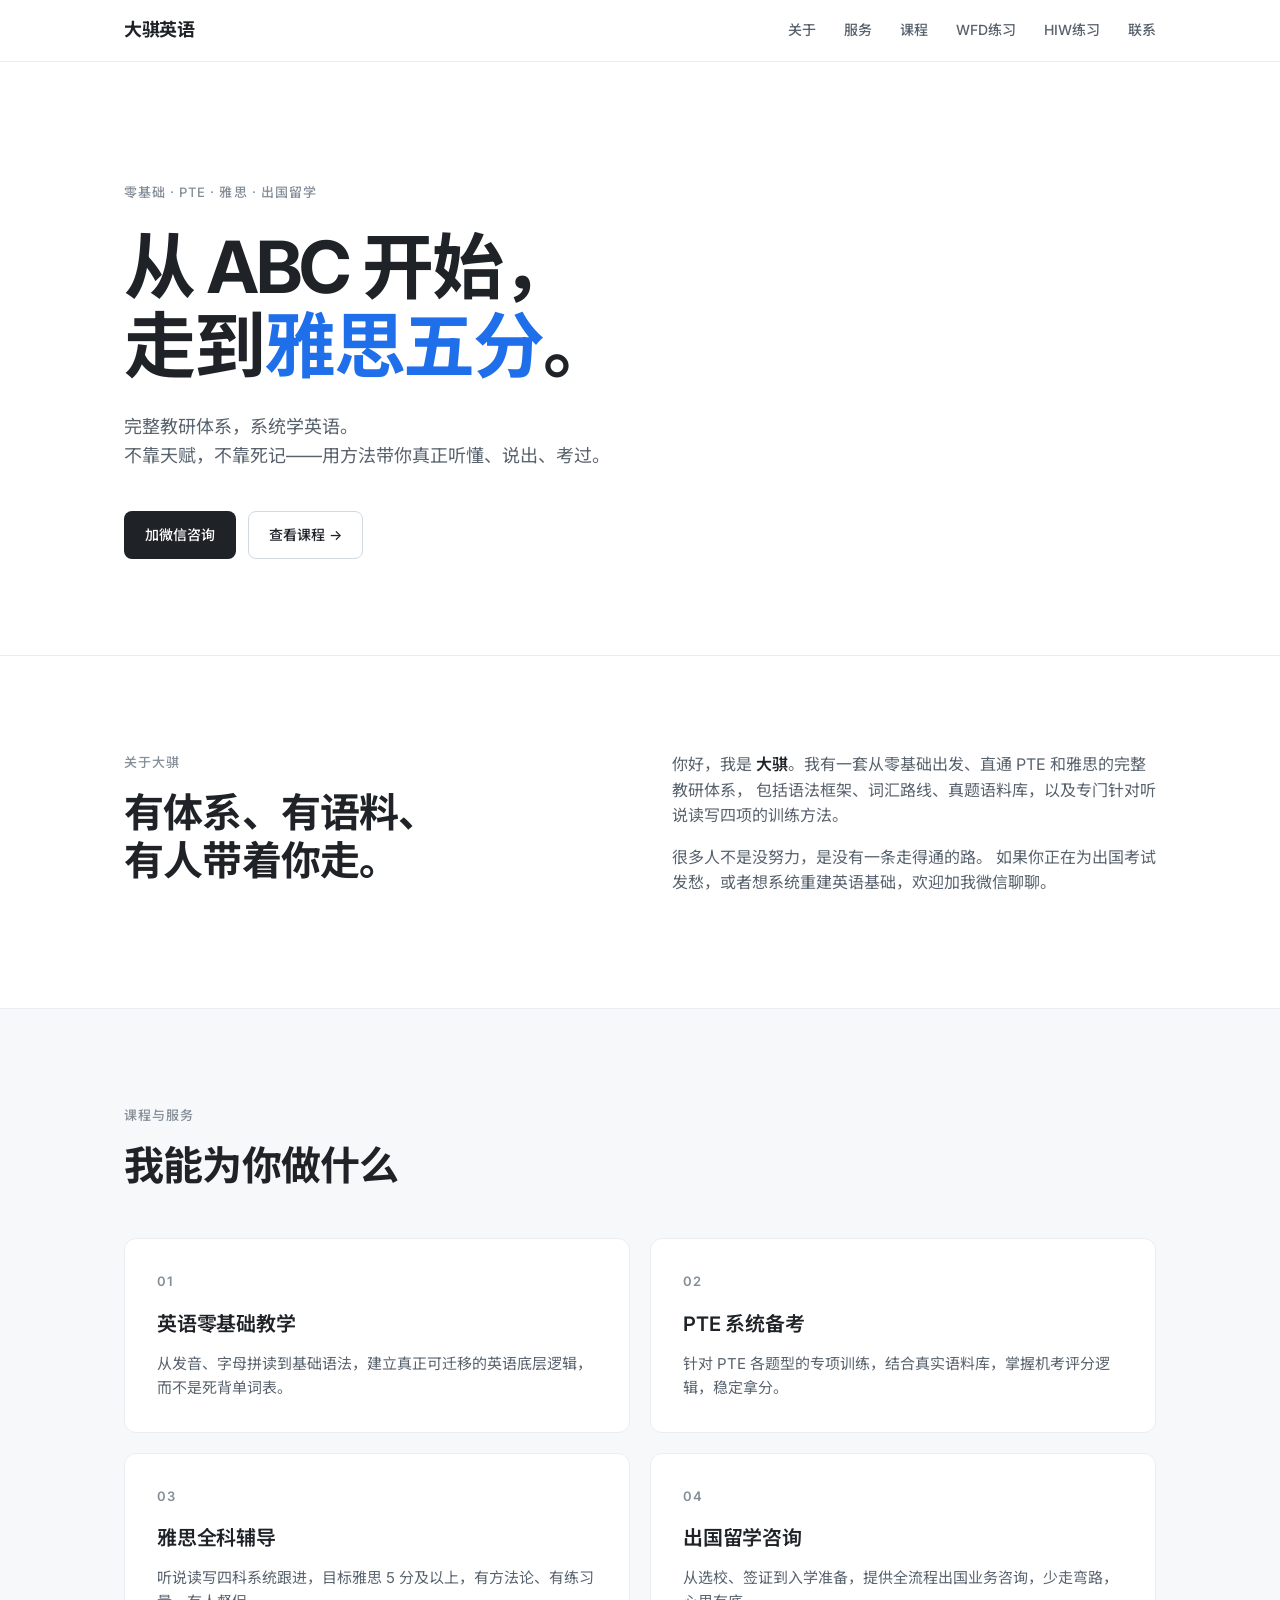
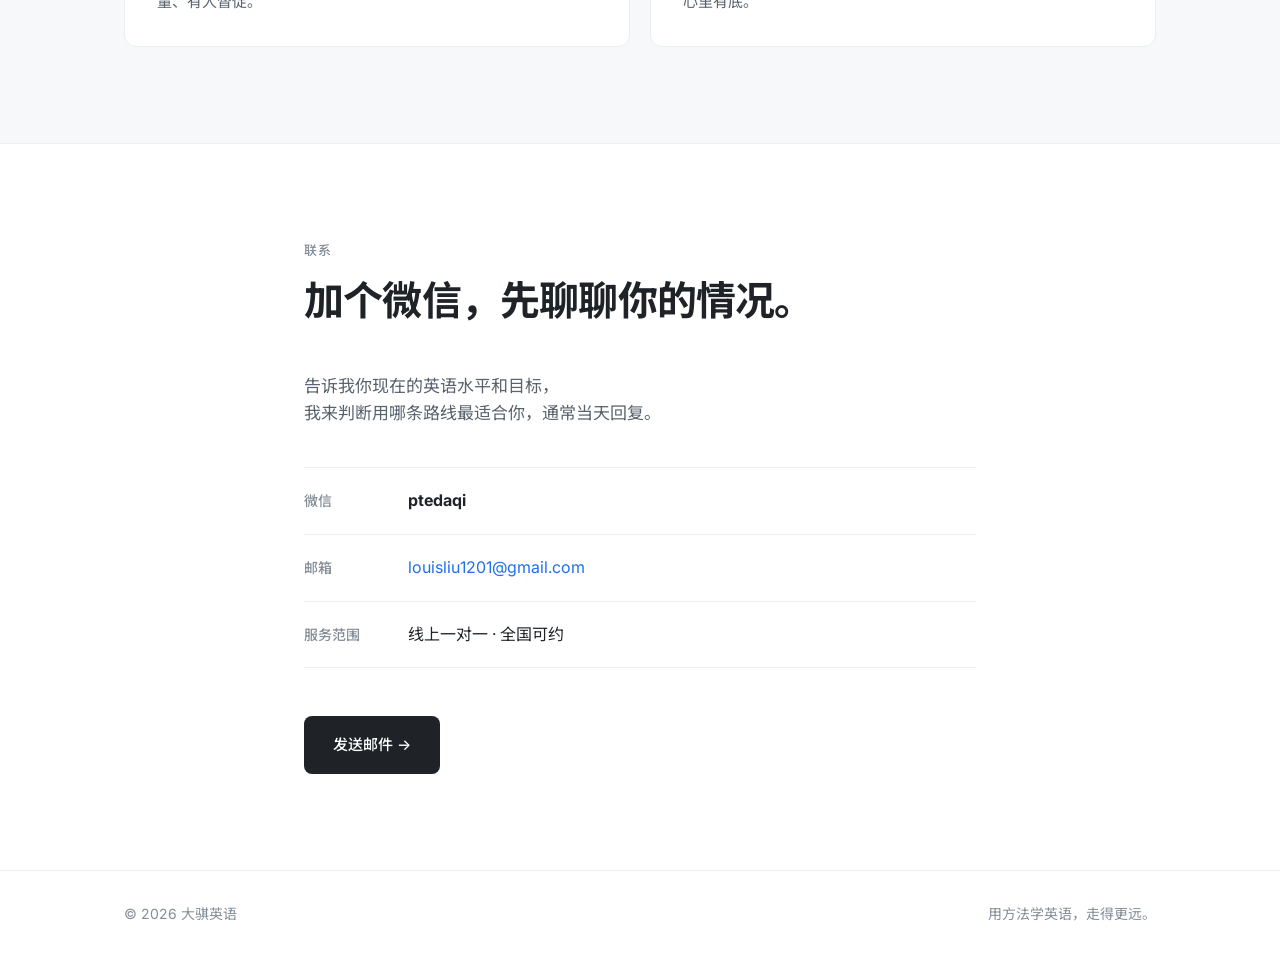
==== commit 16e010ad: "Add PTE HIW (Highlight Incorrect Words) practice tool - New hiw.html: karaoke-style word highlight s" ====
--- a/index.html
+++ b/index.html
@@ -19,6 +19,7 @@
         <a href="#services">服务</a>
         <a href="courses.html">课程</a>
         <a href="wfd.html">WFD练习</a>
+        <a href="hiw.html">HIW练习</a>
         <a href="#contact">联系</a>
       </nav>
     </div>
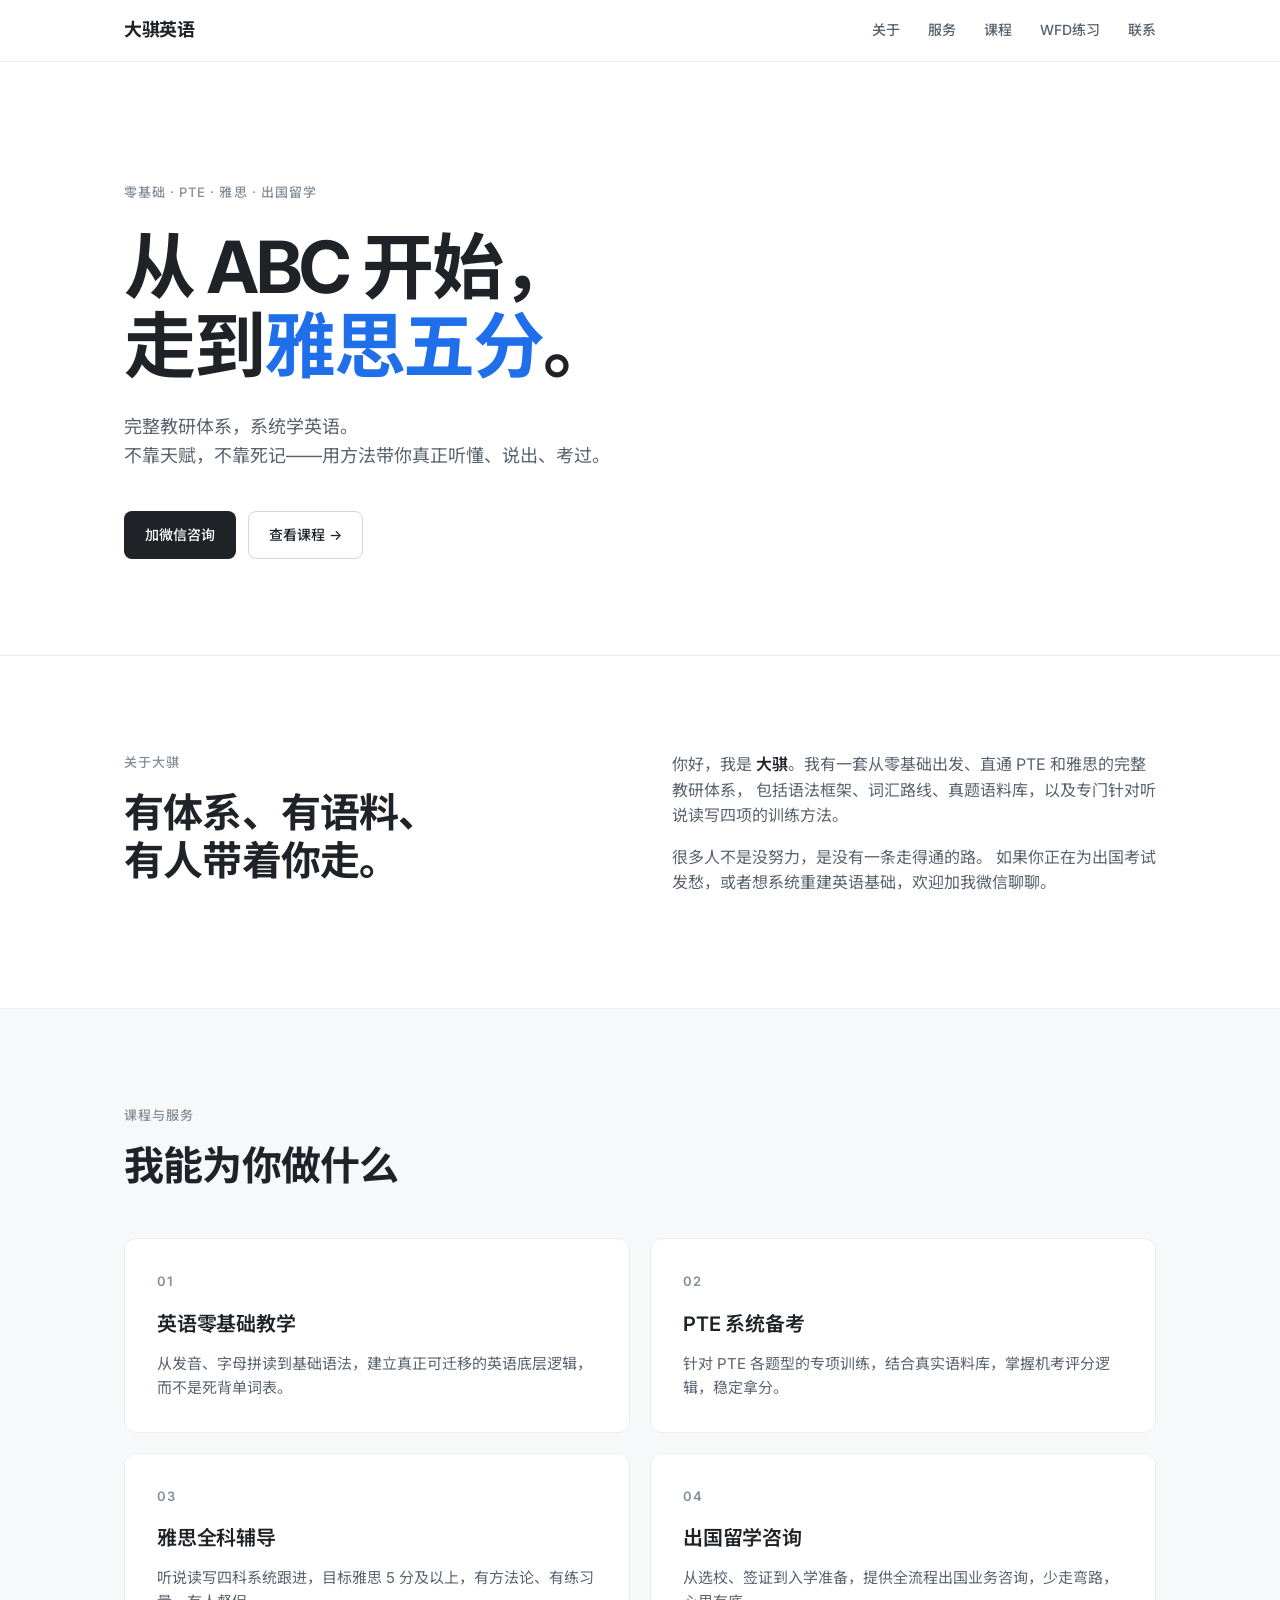
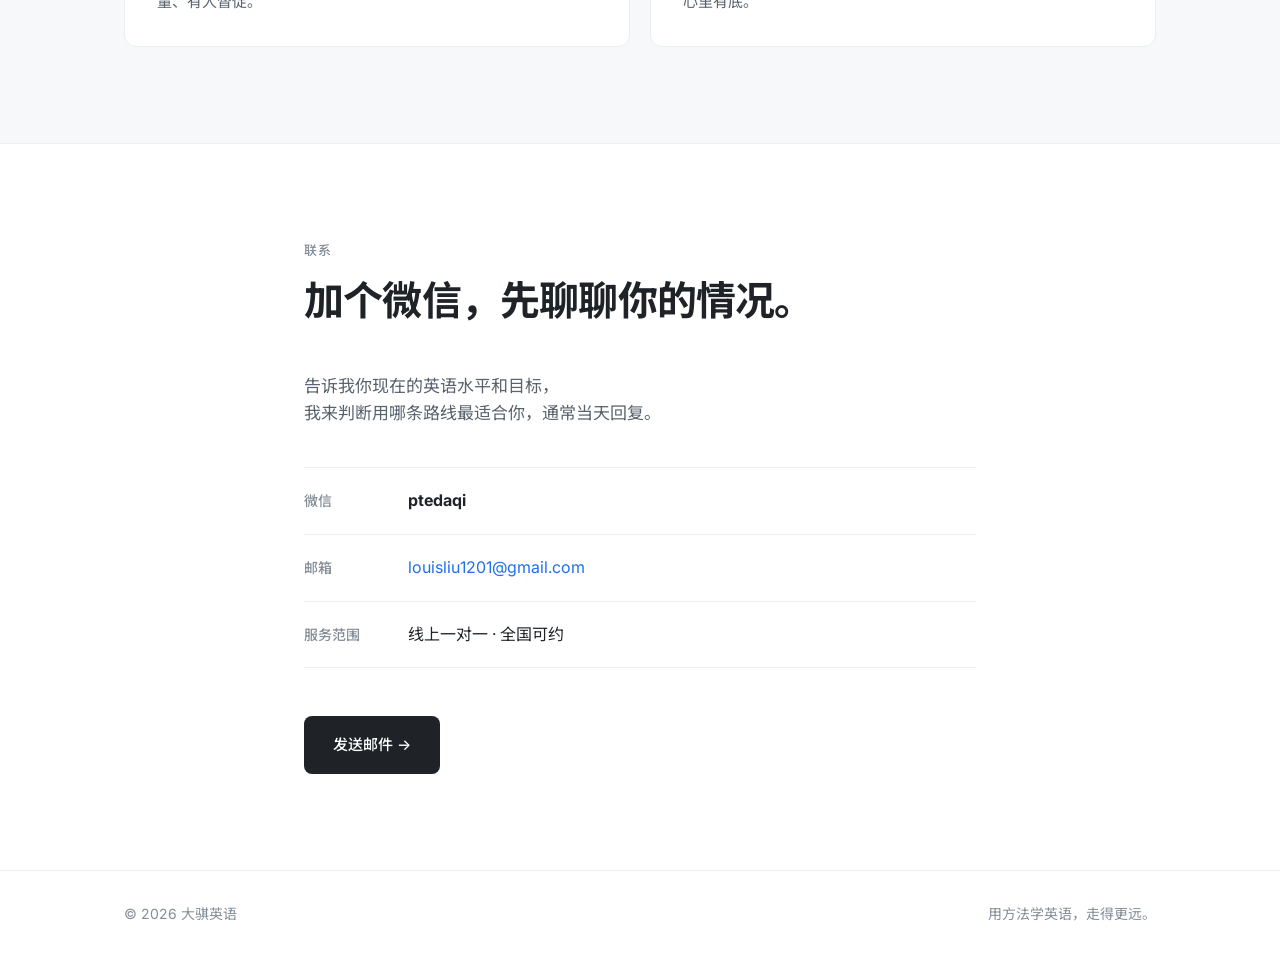
==== commit 34a77bef: "Revert "Add PTE HIW (Highlight Incorrect Words) practice tool" This reverts commit 16e010ad70297f60d" ====
--- a/index.html
+++ b/index.html
@@ -19,7 +19,6 @@
         <a href="#services">服务</a>
         <a href="courses.html">课程</a>
         <a href="wfd.html">WFD练习</a>
-        <a href="hiw.html">HIW练习</a>
         <a href="#contact">联系</a>
       </nav>
     </div>
